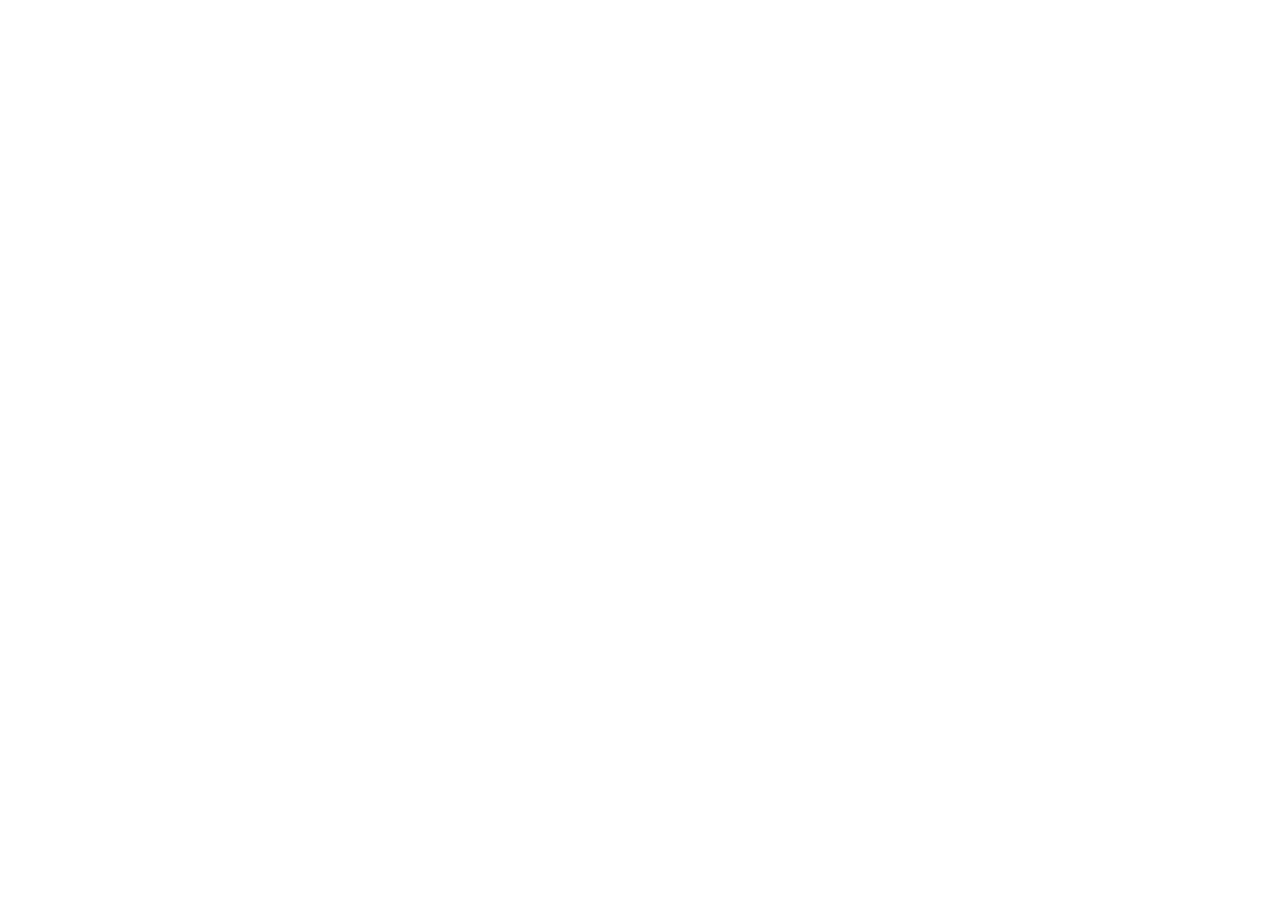
==== index.html @ c902fb34 "Create index.html Create laboratory entrance" ====
<!doctype html>
<html lang="en">
  <head>
    <meta charset='utf-8">
      <meta name="viewport" content="width=device-width, initial-scale=1">

      <title>The Whimsical Laboratory</title>

      <link rel="stylesheet" href="style.css">
  </head>
      <body>
      <header>
      <p class="eyebrow">PRIVATE COLLECTION · EST. 2026</p>

      <h1>The Whimsical Laboratory</h1>

      <p class="introduction">
        Creative technologies, curious systems, and experiments
        of uncertain usefulness.
      </p>
    </header>

      <main>
      <h2>Specimen Catalogue</h2>

      <article class="specimen-card">
        <p class="specimen-number">SPECIMEN 002</p>

        <h3>Trembling Spores</h3>

        <p>
          A cursor-sensitive colony collected under uncertain circumstances.
        </p>

<a href="experiments/002-trembling-spores/">
          Enter specimen
        </a>
      </article>
    </main>

    <footer>
      <p>Observe carefully. Disturb nothing unnecessarily.</p>
    </footer>
  </body>
</html>
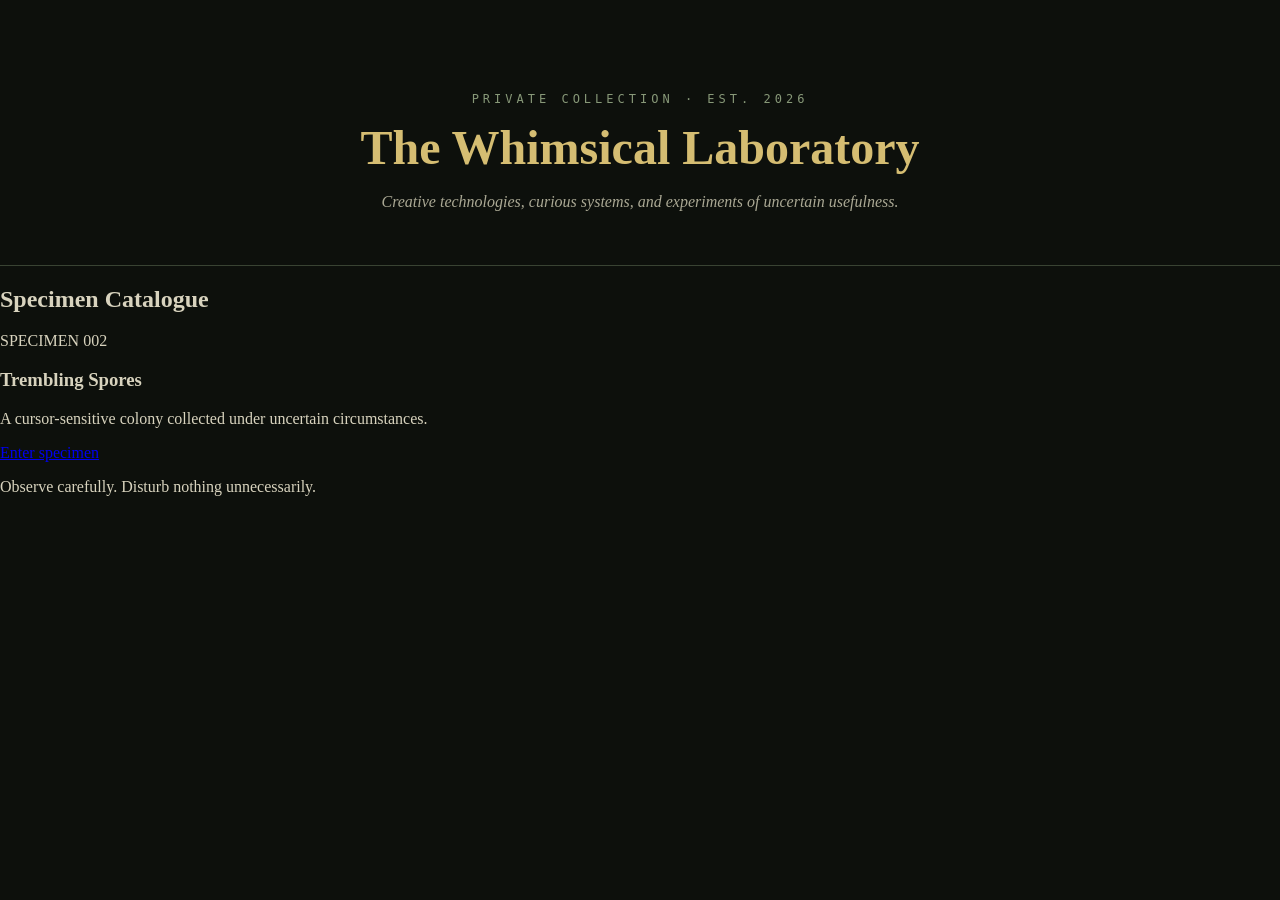
==== commit c191d64e: "Update index.html "utf-8" correction" ====
--- a/index.html
+++ b/index.html
@@ -1,7 +1,7 @@
 <!doctype html>
 <html lang="en">
   <head>
-    <meta charset='utf-8">
+    <meta charset="utf-8">
       <meta name="viewport" content="width=device-width, initial-scale=1">
 
       <title>The Whimsical Laboratory</title>
--- a/style.css
+++ b/style.css
@@ -0,0 +1,34 @@
+body {
+  margin: 0;
+  min-height: 100vh;
+  background: #0d100c;
+  color: #d8d3be;
+  font-family: Georgia, serif;
+}
+
+header {
+  padding: 80px 24px 50px;
+  text-align: center;
+  border-bottom: 1px solid #394333;
+}
+
+.eyebrow {
+  color: #879878;
+  font-family: monospace;
+  font-size: 12px;
+  letter-spacing: 4px;
+}
+
+h1 {
+  margin: 14px 0;
+  color: #d5bd72;
+  font-size: 48px;
+}
+
+.introduction {
+  max-width: 560px;
+  margin: auto;
+  color: #aaa894;
+  font-style: italic;
+  line-height: 1.6;
+}
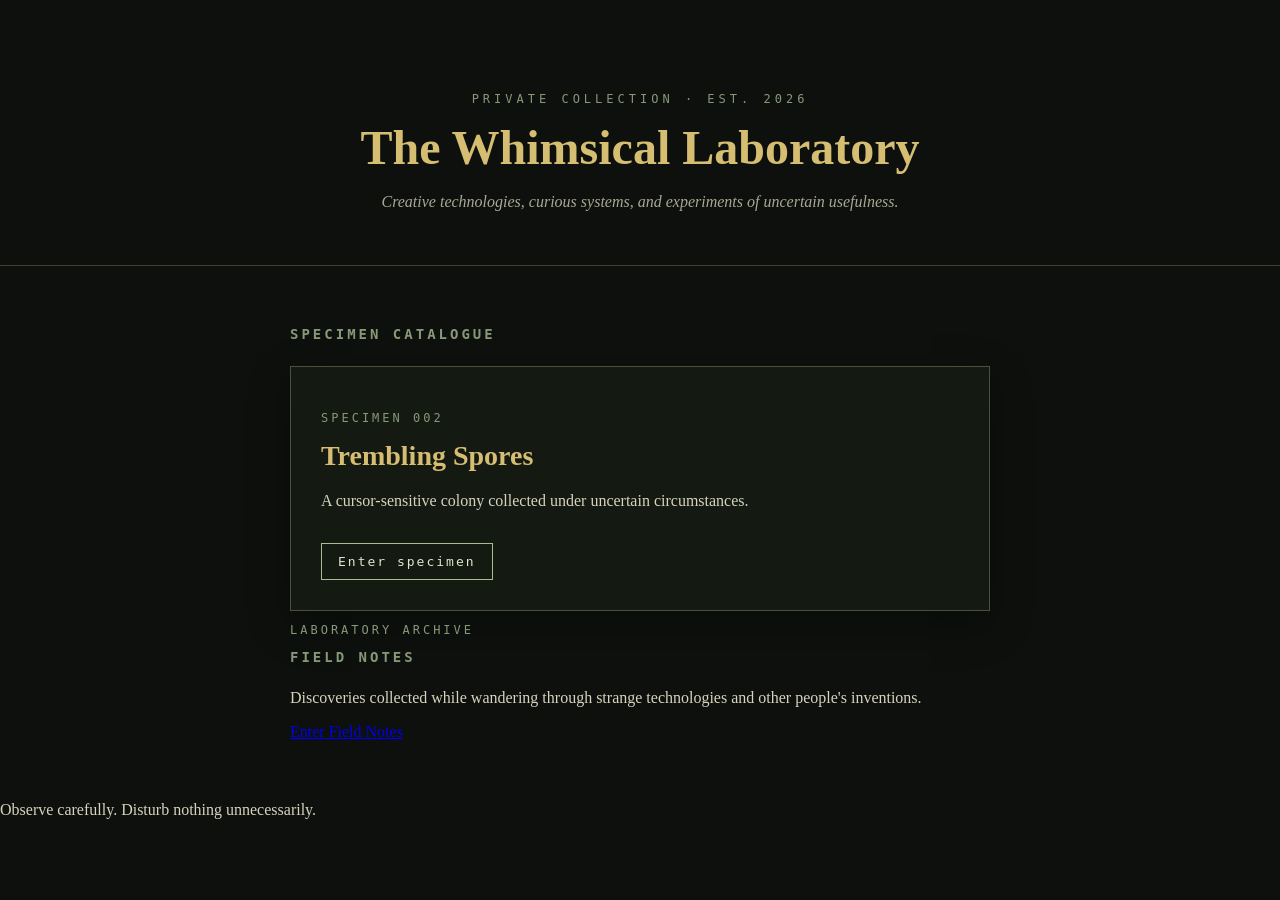
==== commit 38f0a17c: "Update index.html Connect Field Notes to laboratory entrance" ====
--- a/index.html
+++ b/index.html
@@ -36,6 +36,21 @@
           Enter specimen
         </a>
       </article>
+<section class="room-link">
+  <p class="specimen-number">LABORATORY ARCHIVE</p>
+
+  <h2>Field Notes</h2>
+
+  <p>
+    Discoveries collected while wandering through strange technologies
+    and other people's inventions.
+  </p>
+
+  <a href="discoveries/">
+    Enter Field Notes
+  </a>
+</section>
+        
     </main>
 
     <footer>
--- a/style.css
+++ b/style.css
@@ -32,3 +32,57 @@
   font-style: italic;
   line-height: 1.6;
 }
+
+main {
+  width: min(700px, 88%);
+  margin: 60px auto;
+}
+
+h2 {
+  margin-bottom: 24px;
+  color: #879878;
+  font-family: monospace;
+  font-size: 14px;
+  letter-spacing: 3px;
+  text-transform: uppercase;
+}
+
+.specimen-card {
+  padding: 30px;
+  border: 1px solid #46523e;
+  background: #141912;
+  box-shadow: 0 14px 40px rgba(0, 0, 0, 0.3);
+}
+
+.specimen-number {
+  color: #879878;
+  font-family: monospace;
+  font-size: 12px;
+  letter-spacing: 3px;
+}
+
+.specimen-card h3 {
+  margin: 10px 0;
+  color: #d5bd72;
+  font-size: 28px;
+}
+
+.specimen-card p {
+  line-height: 1.6;
+}
+
+.specimen-card a {
+  display: inline-block;
+  margin-top: 14px;
+  padding: 10px 16px;
+  border: 1px solid #a9bd91;
+  color: #dce8cd;
+  font-family: monospace;
+  letter-spacing: 2px;
+  text-decoration: none;
+}
+
+.specimen-card a:hover {
+  background: #a9bd91;
+  color: #0d100c;
+}
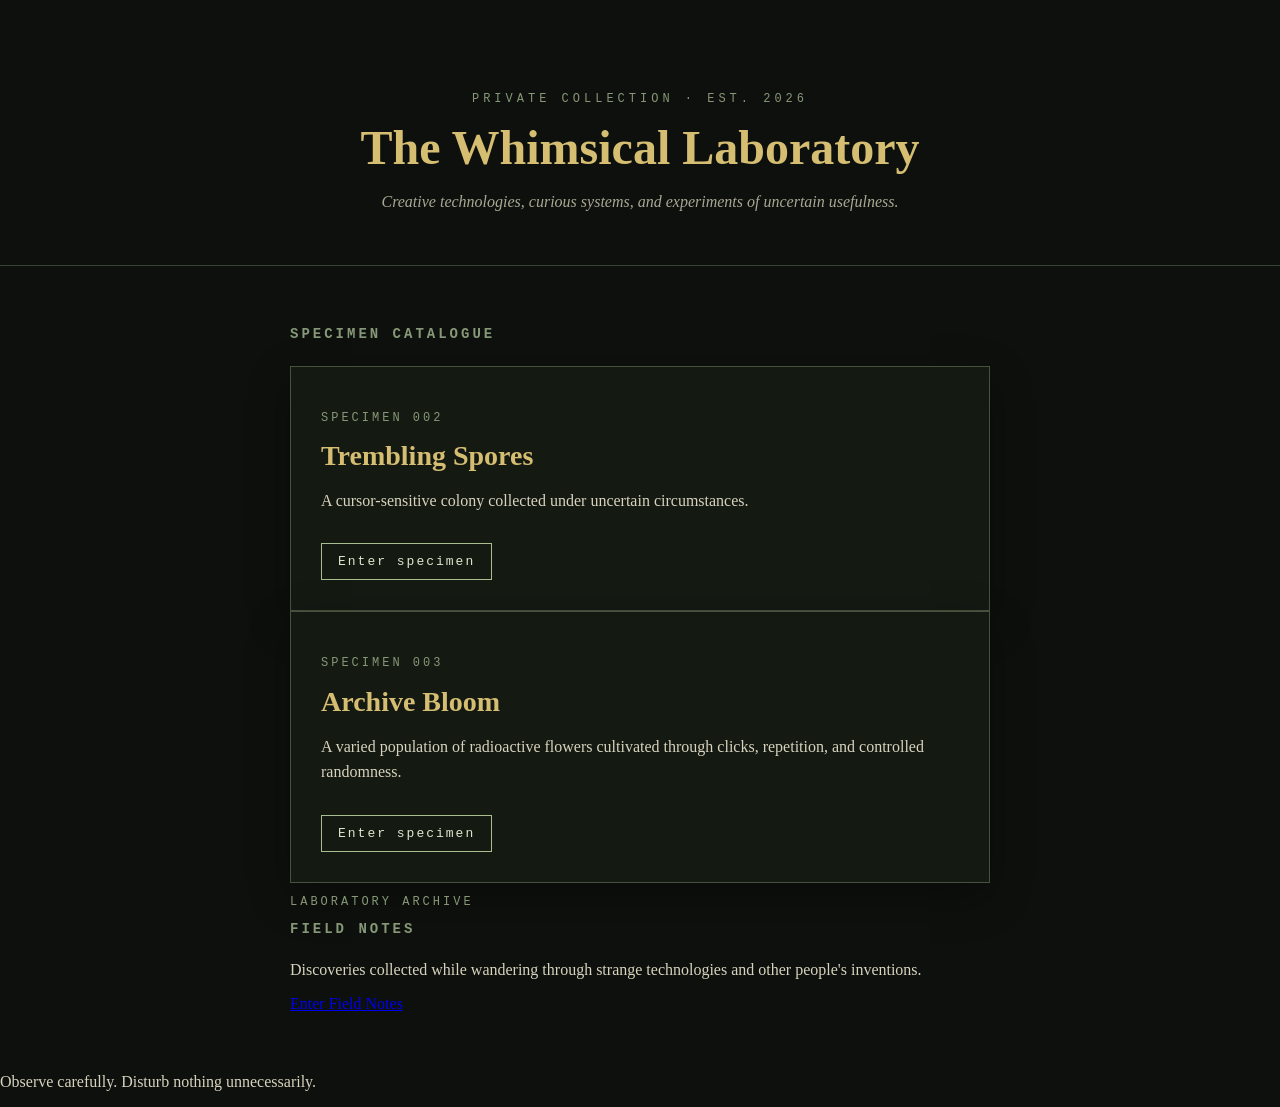
==== commit e3de798c: "Update index.html Add Archive Bloom to the specimen catalogue" ====
--- a/index.html
+++ b/index.html
@@ -36,6 +36,22 @@
           Enter specimen
         </a>
       </article>
+
+        <article class="specimen-card">
+  <p class="specimen-number">SPECIMEN 003</p>
+
+  <h3>Archive Bloom</h3>
+
+  <p>
+    A varied population of radioactive flowers cultivated through clicks,
+    repetition, and controlled randomness.
+  </p>
+
+  <a href="experiments/003-archive-bloom/">
+    Enter specimen
+  </a>
+</article>
+        
 <section class="room-link">
   <p class="specimen-number">LABORATORY ARCHIVE</p>
 
